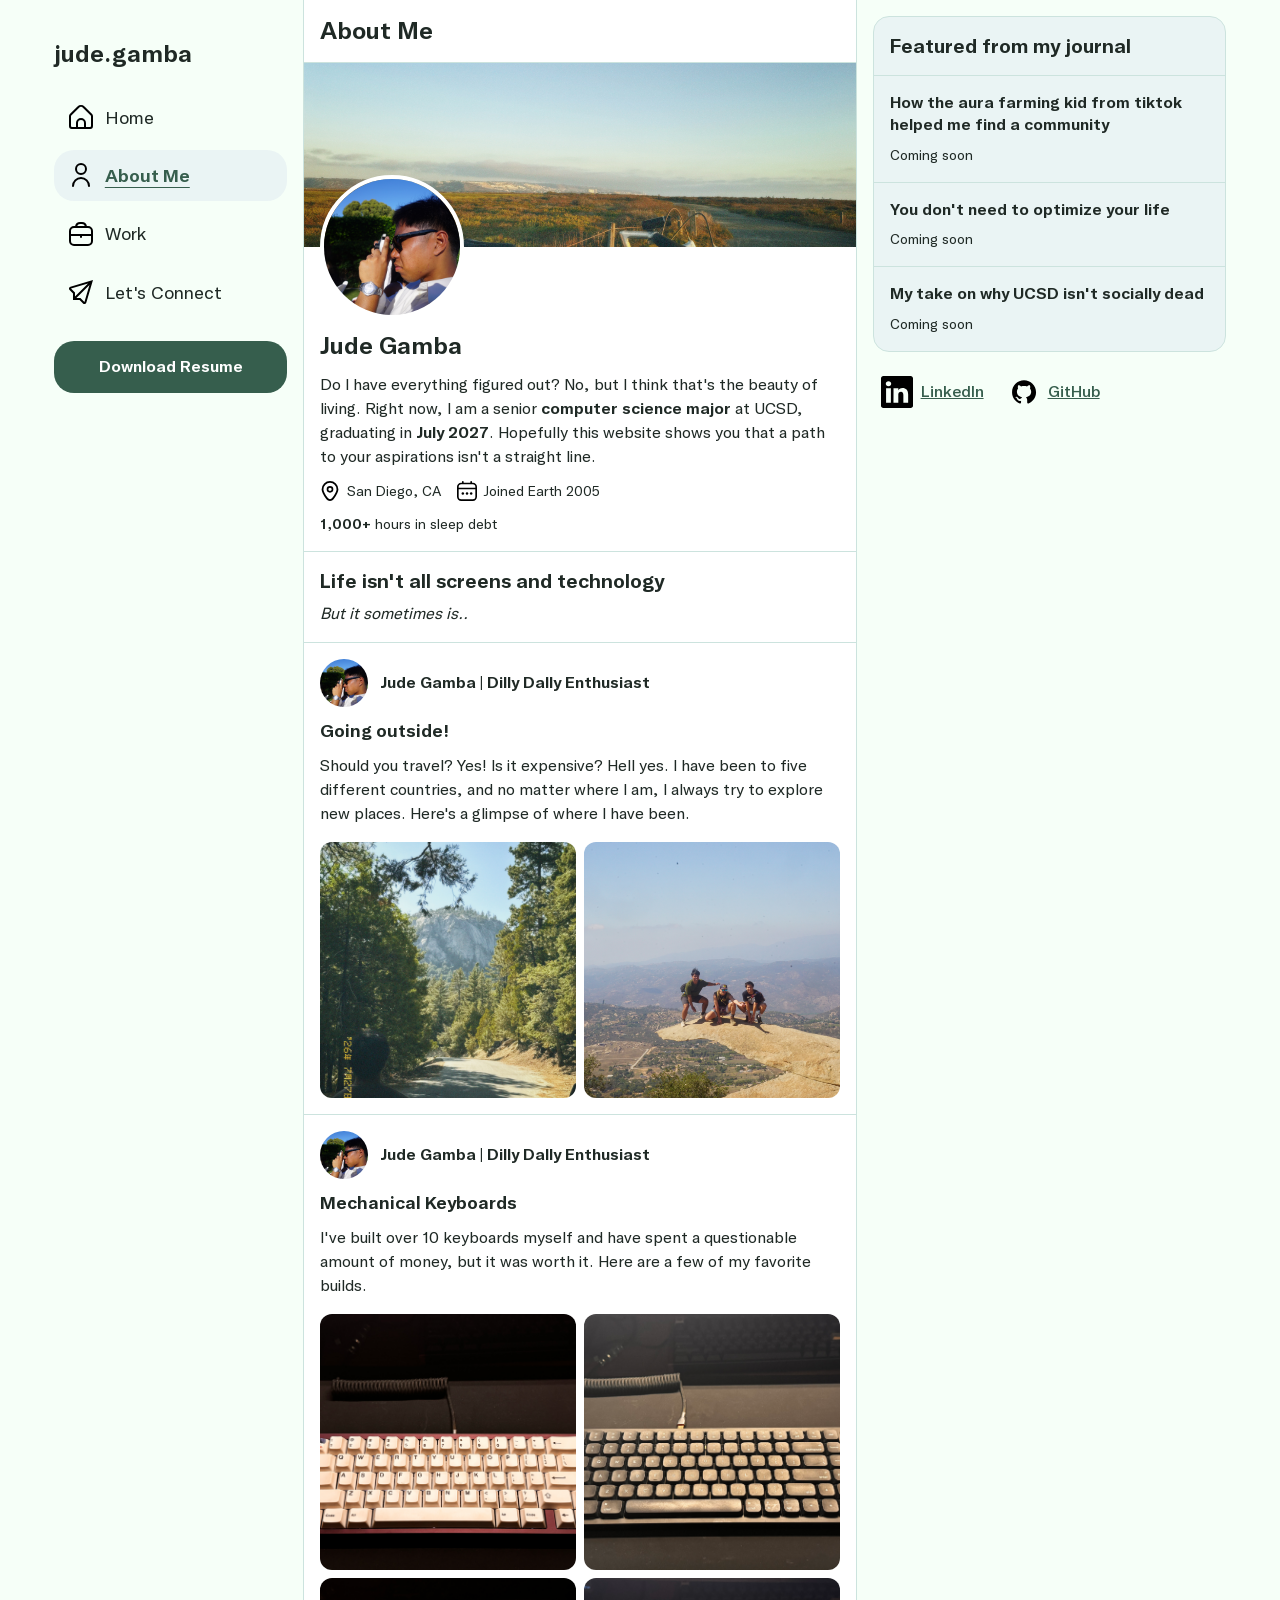
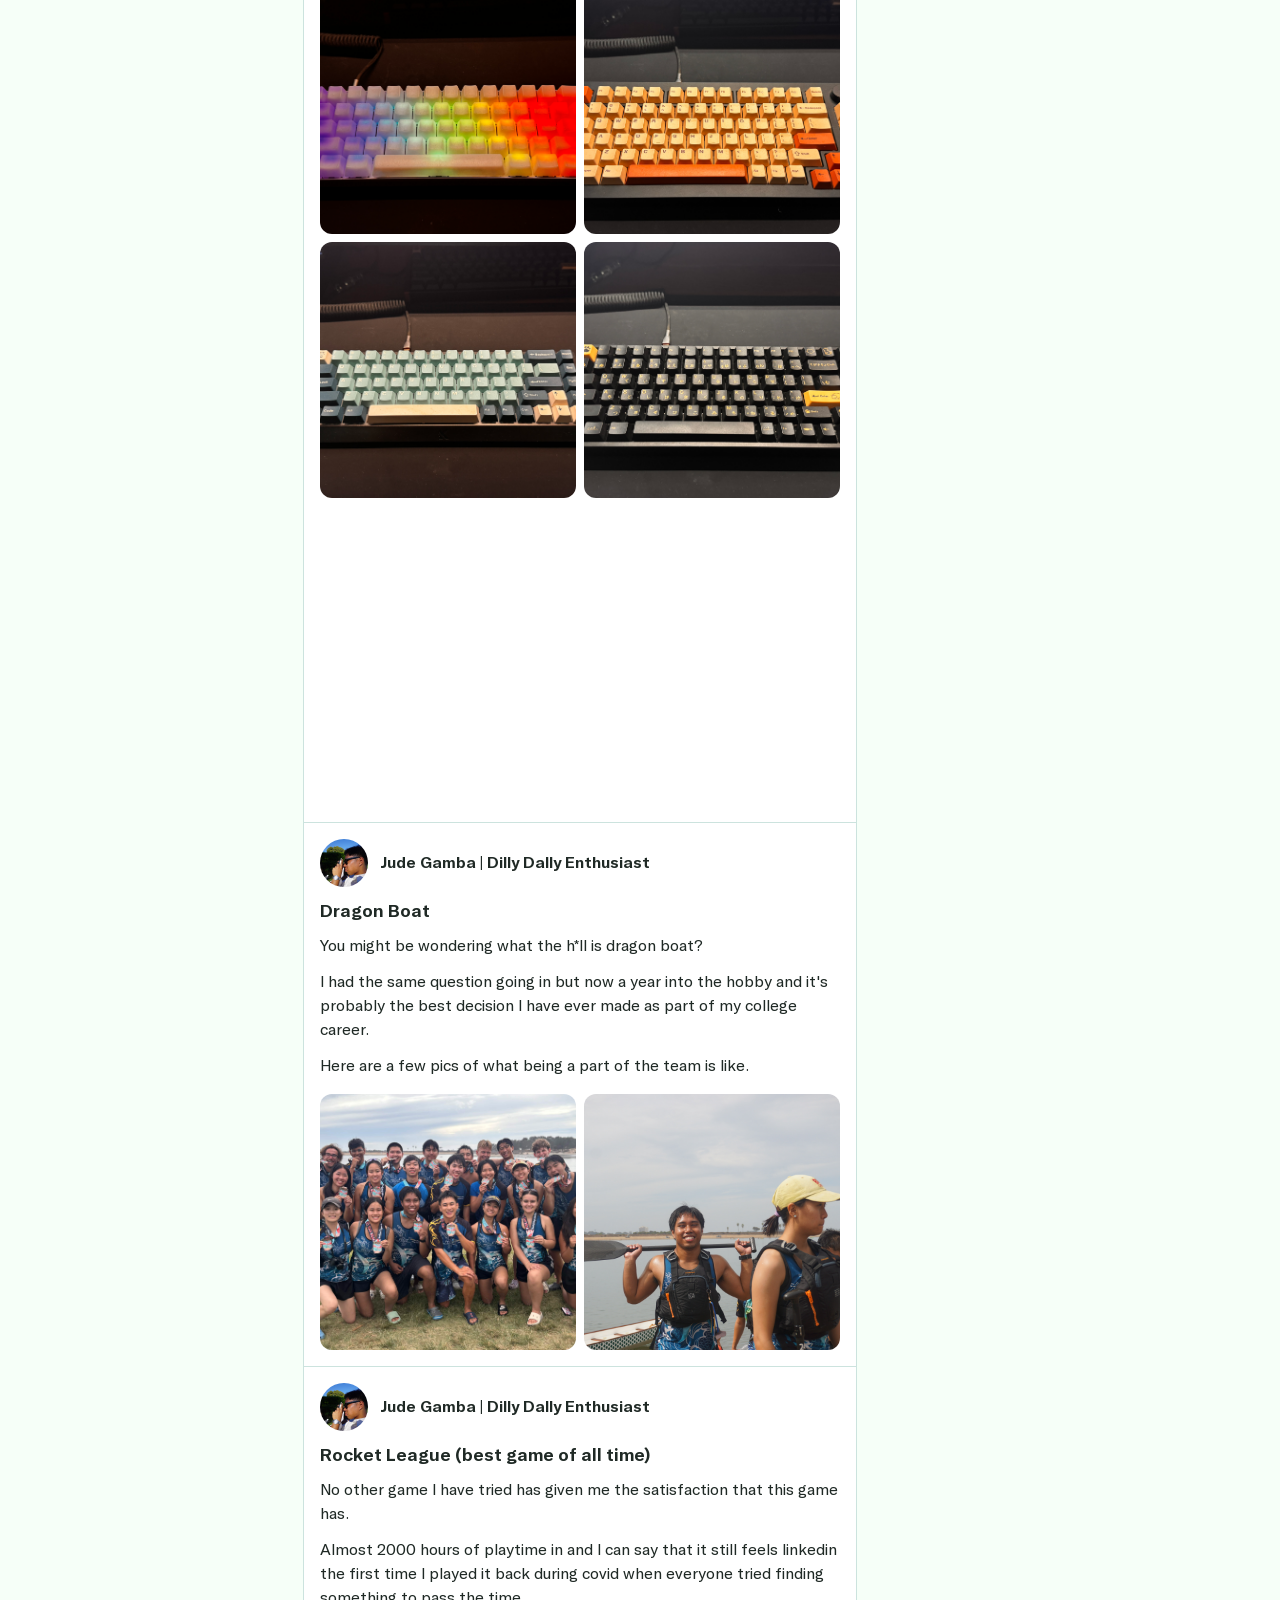
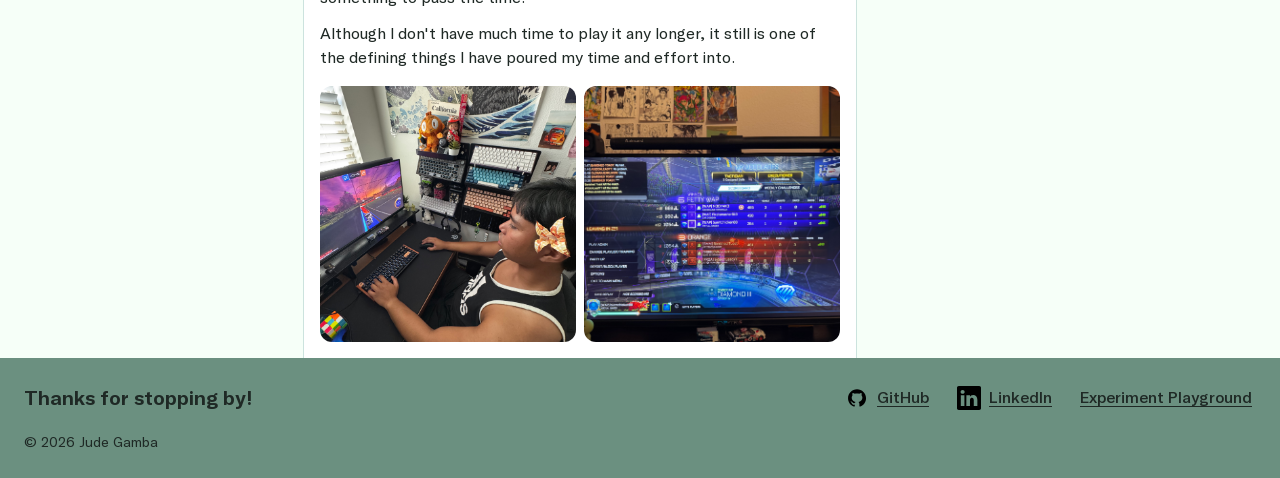
==== about.html @ 36f28100 "finished adding css styles" ====
<!DOCTYPE html>
<html lang="en">
    <head>
        <meta charset="utf-8">
        <meta name="viewport" content="width=device-width, initial-scale=1">
        <meta name="description"
            content="Personal website showcasing Jude Gamba's portfolio">
        <Title>About Me Page</Title>
        <link rel="icon" href="assets/favicon.svg" type="image/svg+xml">
        <link rel="stylesheet" href="stylesheet.css">
    </head>
    <body class="about-page">
        <header>
            <h1>About Me</h1>
        </header>
        <nav aria-label="Main navigation">
            <h2><span class="first-name">jude</span>.<span class="last-name">gamba</span></h2>
            <ul>
                <li>
                    <a href="index.html">
                        <img src="assets/icons/home.svg" alt="" width="24" height="24">
                        <span>Home</span>
                    </a>
                </li>
                <li>
                    <a href="about.html" aria-current="page">
                        <img src="assets/icons/user.svg" alt="" width="24" height="24">
                        <span>About Me</span>
                    </a>
                </li>
                <li>
                    <a href="work.html">
                        <img src="assets/icons/briefcase.svg" alt="" width="24" height="24">
                        <span>Work</span>
                    </a>
                </li>
                <li>
                    <a href="connect.html">
                        <img src="assets/icons/paper-plane.svg" alt="" width="24" height="24">
                        <span>Let's Connect</span>
                    </a>
                </li>
                <li class="nav-resume-item">
                    <a href="assets/jude-gamba-resume.pdf" download class="resume-link">
                        Download Resume
                    </a>
                </li>
            </ul>
        </nav>
        <main>
            <section class="profile" aria-labelledby="profile-name">
                <img
                    class="profile-cover"
                    src="assets/images/cover-photo.JPG"
                    alt="">

                <div class="profile-details">
                    <img
                        class="profile-avatar"
                        src="assets/images/about-photo.JPG"
                        alt="Jude taking a photo with a digital camera"
                        width="144"
                        height="144">

                    <h2 id="profile-name">Jude Gamba</h2>

                    <p>
                        Do I have everything figured out? No, but I think that's
                        the beauty of living. Right now, I am a senior
                        <strong>computer science major</strong> at UCSD,
                        graduating in <strong>July 2027</strong>.
                        Hopefully this website shows you that a path to your
                        aspirations isn't a straight line.
                    </p>

                    <ul class="profile-meta">
                        <li>
                            <img
                                src="assets/icons/location.svg"
                                alt=""
                                width="20"
                                height="20">
                            <span>San Diego, CA</span>
                        </li>
                        <li>
                            <img
                                src="assets/icons/calendar.svg"
                                alt=""
                                width="20"
                                height="20">
                            <span>Joined Earth 2005</span>
                        </li>
                    </ul>

                    <p class="profile-stat">
                        <strong>1,000+</strong> hours in sleep debt
                    </p>
                </div>
            </section>
            <section class="hobby-feed" aria-labelledby="hobby-heading">
                <h2 id="hobby-heading">Life isn't all screens and technology</h2>
                <p><i>But it sometimes is..</i></p>
                <article class="hobby-post" aria-labelledby="travel-heading">
                    <header class="hobby-author">
                        <img
                            src="assets/images/about-photo.JPG"
                            alt=""
                            width="48"
                            height="48">
                        <p>Jude Gamba | Dilly Dally Enthusiast</p>
                    </header>

                    <h3 id="travel-heading">Going outside!</h3>

                    <p>
                        Should you travel? Yes! Is it expensive? Hell yes.
                        I have been to five different countries, and no matter
                        where I am, I always try to explore new places.
                        Here's a glimpse of where I have been.
                    </p>

                    <ul class="photo-gallery" aria-label="Travel photos">
                        <li>
                            <a href="assets/images/outdoor-photo-1.jpg">
                                <img
                                    src="assets/images/outdoor-photo-1.jpg"
                                    alt="Idyllwild, California — open full photo"
                                    loading="lazy">
                            </a>
                        </li>
                        <li>
                            <a href="assets/images/outdoor-photo-2.jpeg">
                                <img
                                    src="assets/images/outdoor-photo-2.jpeg"
                                    alt="Three people on Potato Chip Rock — open full photo"
                                    loading="lazy">
                            </a>
                        </li>
                    </ul>
                </article>
                <article class="hobby-post" aria-labelledby="keyboards-heading">
                    <header class="hobby-author">
                        <img
                            src="assets/images/about-photo.JPG"
                            alt=""
                            width="48"
                            height="48">
                        <p>Jude Gamba | Dilly Dally Enthusiast</p>
                    </header>

                    <h3 id="keyboards-heading">Mechanical Keyboards</h3>

                    <p>
                        I've built over 10 keyboards myself and have spent a
                        questionable amount of money, but it was worth it.
                        Here are a few of my favorite builds.
                    </p>

                    <ul class="photo-gallery" aria-label="Keyboard photos">
                        <li>
                            <a href="assets/images/hobbies/keyboard1.jpeg">
                                <img
                                    src="assets/images/hobbies/keyboard1.jpeg"
                                    alt="Purple keyboard with white keycaps — open full photo "
                                    loading="lazy">
                            </a>
                        </li>
                        <li>
                            <a href="assets/images/hobbies/keyboard2.jpeg">
                                <img
                                    src="assets/images/hobbies/keyboard2.jpeg"
                                    alt="Black keyboard with black keycaps — open full photo"
                                    loading="lazy">
                            </a>
                        </li>
                        <li>
                            <a href="assets/images/hobbies/keyboard3.jpeg">
                                <img
                                    src="assets/images/hobbies/keyboard3.jpeg"
                                    alt="Pink Keyboard with rainbow keycaps — open full photo"
                                    loading="lazy">
                            </a>
                        </li>
                        <li>
                            <a href="assets/images/hobbies/keyboard4.jpeg">
                                <img
                                    src="assets/images/hobbies/keyboard4.jpeg"
                                    alt="Black keyboard with orange keycaps — open full photo"
                                    loading="lazy">
                            </a>
                        </li>
                        <li>
                            <a href="assets/images/hobbies/keyboard5.jpeg">
                                <img
                                    src="assets/images/hobbies/keyboard5.jpeg"
                                    alt="Black keyboard with blue keycaps — open full photo"
                                    loading="lazy">
                            </a>
                        </li>
                        <li>
                            <a href="assets/images/hobbies/keyboard6.jpeg">
                                <img
                                    src="assets/images/hobbies/keyboard6.jpeg"
                                    alt="Black keyboard with black and oragne keycaps — open full photo"
                                    loading="lazy">
                            </a>
                        </li>
                    </ul>
                    
                    <iframe
                        class="hobby-video"
                        src="https://www.youtube.com/embed/8ta4dSQ-P9c"
                        title="The Best Keyboard at Every Price"
                        loading="lazy"
                        allowfullscreen>
                    </iframe>
                </article>
                <article class="hobby-post" aria-labelledby="rowing-heading">
                    <header class="hobby-author">
                        <img
                            src="assets/images/about-photo.JPG"
                            alt=""
                            width="48"
                            height="48">
                        <p>Jude Gamba | Dilly Dally Enthusiast</p>
                    </header>

                    <h3 id="dragon-boat-heading">Dragon Boat</h3>

                    <p>
                        You might be wondering what the h*ll is dragon boat?
                    </p>
                    <p>
                        I had the same question going in but now a year into the hobby and it's 
                        probably the best decision I have ever made as part of my college career.
                    </p>
                    <p>
                        Here are a few pics of what being a part of the team is like.
                    </p>
                    <ul class="photo-gallery" aria-label="Dragon boat photos">
                        <li>
                            <a href="assets/images/hobbies/dragon-boat.jpg">
                                <img
                                    src="assets/images/hobbies/dragon-boat.jpg"
                                    alt="Team UCSD Dragon boat holding up medals in rows — open full photo "
                                    loading="lazy">
                            </a>
                        </li>
                        <li>
                            <a href="assets/images/hobbies/dragon-boat2.JPG">
                                <img
                                    src="assets/images/hobbies/dragon-boat2.JPG"
                                    alt="Man holding a paddle on his back and smiling at the camera — open full photo "
                                    loading="lazy">
                            </a>
                        </li>
                    </ul>
                </article>
                <article class="hobby-post" aria-labelledby="rocket-league-heading">
                    <header class="hobby-author">
                        <img
                            src="assets/images/about-photo.JPG"
                            alt=""
                            width="48"
                            height="48">
                        <p>Jude Gamba | Dilly Dally Enthusiast</p>
                    </header>

                    <h3 id="rocket-league-heading">Rocket League (best game of all time)</h3>

                    <p>No other game I have tried has given me the satisfaction that this game has.</p>
                    <p>
                        Almost 2000 hours of playtime in and I can say that it still feels linkedin
                        the first time I played it back during covid when everyone tried finding 
                        something to pass the time.
                    </p>
                    <p>
                        Although I don't have much time to play it any longer, it still is one of the 
                        defining things I have poured my time and effort into.
                    </p>
                    <ul class="photo-gallery" aria-label="Rocket League Photos">
                        <li>
                            <a href="assets/images/hobbies/rocket-league-1.jpeg">
                                <img
                                    src="assets/images/hobbies/rocket-league-1.jpeg"
                                    alt="Jude using a keyboard and mouse to play rocket leage at his desk — open full photo "
                                    loading="lazy">
                            </a>
                        </li>
                        <li>
                            <a href="assets/images/hobbies/rocket-league-2.jpeg">
                                <img
                                    src="assets/images/hobbies/rocket-league-2.jpeg"
                                    alt="Rocket league score board showing rank and stats after the game — open full photo "
                                    loading="lazy">
                            </a>
                        </li>
                    </ul>
                </article>
            </section>
        </main>
        <aside aria-labelledby="journal-heading">
            <section class="journal-panel desktop-journal">
                <h2 id="journal-heading">Featured from my journal</h2>

                <article>
                    <h3>How the aura farming kid from tiktok helped me find a community</h3>
                    <p>Coming soon</p>
                </article>

                <article>
                    <h3>You don't need to optimize your life</h3>
                    <p>Coming soon</p>
                </article>

                <article>
                    <h3>My take on why UCSD isn't socially dead</h3>
                    <p>Coming soon</p>
                </article>
            </section>
            <details class="journal-panel mobile-journal">
                <summary>Featured from my journal</summary>

                <article>
                    <h3>How the aura farming kid from tiktok helped me find a community</h3>
                    <p>Coming soon</p>
                </article>

                <article>
                    <h3>You don't need to optimize your life</h3>
                    <p>Coming soon</p>
                </article>

                <article>
                    <h3>My take on why UCSD isn't socially dead</h3>
                    <p>Coming soon</p>
                </article>
            </details>

            <ul class="social-links" aria-label="Social profiles">
                <li>
                    <a class="social-link" href="https://www.linkedin.com/in/jude-raphael-gamba">
                        <img src="assets/icons/linkedin.svg"
                            alt="" width="24" height="24">
                        <span>LinkedIn</span>
                    </a>
                </li>
                <li>
                    <a class="social-link" href="https://github.com/JudeRgamba">
                        <img src="assets/icons/GitHub_Invertocat_Black_Clearspace.svg"
                            alt="" width="24" height="24">
                        <span>GitHub</span>
                    </a>
                </li>
            </ul>
        </aside>
        <footer class="site-footer">
            <div class="footer-content">
                <p class="footer-message">Thanks for stopping by!</p>

                <nav class="footer-links" aria-label="Footer navigation">
                    <a href="https://github.com/JudeRgamba">
                        <img
                            src="assets/icons/GitHub_Invertocat_Black_Clearspace.svg"
                            alt=""
                            width="24"
                            height="24">
                        <span>GitHub</span>
                    </a>

                    <a href="https://www.linkedin.com/in/jude-raphael-gamba">
                        <img
                            src="assets/icons/linkedin.svg"
                            alt=""
                            width="24"
                            height="24">
                        <span>LinkedIn</span>
                    </a>

                    <a href="experiments.html">Experiment Playground</a>
                </nav>
            </div>

            <p class="footer-copyright">
                <small>© 2026 Jude Gamba</small>
            </p>
        </footer>
        <a
            class="floating-resume"
            href="assets/jude-gamba-resume.pdf"
            download
            aria-label="Download resume">
            <img
                src="assets/icons/download.svg"
                alt=""
                width="24"
                height="24">
        </a>
    </body>
</html>
---- stylesheet.css ----
/* Jude Gamba */
/* https://github.com/JudeRgamba/CSE134B-Hw3 */

@font-face {
    font-family: 'Twitter Chirp';
    src: url('assets/fonts/Chirp-Heavy.woff2') format('woff2');
    font-weight: 900;
    font-style: normal;
    font-display: swap;
}

@font-face {
    font-family: 'Twitter Chirp';
    src: url('assets/fonts/Chirp-Bold.woff2') format('woff2');
    font-weight: bold;
    font-style: normal;
    font-display: swap;
}

@font-face {
    font-family: 'Twitter Chirp';
    src: url('assets/fonts/Chirp-Regular.woff2') format('woff2');
    font-weight: normal;
    font-style: normal;
    font-display: swap;
}

@font-face {
    font-family: 'Twitter Chirp';
    src: url('assets/fonts/Chirp-Medium.woff2') format('woff2');
    font-weight: 500;
    font-style: normal;
    font-display: swap;
}

/* Color Palette*/
:root {
    --jungle-teal: #6b9080ff;
    --muted-teal: #a4c3b2ff;
    --frozen-water: #cce3deff;
    --azure-mist: #eaf4f4ff;
    --mint-cream: #f6fff8ff; 

    --feed-background: #ffffff;
    --text-color: #1f2925;
    --font-body: "Twitter Chirp", Arial, sans-serif;
    --spacing: 1rem;
    --accent-text: #365e4d;
}

body {
    margin: 0;
    background-color: var(--mint-cream);
    color: var(--text-color);
    font-family: var(--font-body);
    font-size: 1rem;
    line-height: 1.5;
}

main {
    background-color: var(--feed-background);
    border-inline: 1px solid var(--frozen-water);
    padding: var(--spacing);
}

/* Include padding and borders within declared element widths. */
*,
*::before,
*::after {
    box-sizing: border-box;
}

/* Desktop: navigation, center feed, and journal sidebar. */
@media (min-width: 75rem) {
    body {
        display: grid;
        grid-template-columns:
            minmax(0, 1fr)
            minmax(0, min(20.68vw, 24.75rem))
            minmax(0, min(43.24vw, 51.75rem))
            minmax(0, min(30.08vw, 36rem))
            minmax(0, 1fr);
        grid-template-rows: auto 1fr auto;

        width: 100%;
        max-width: none;
        margin: 0;

        align-items: start;
        min-height: 100vh;
    }

    /* Child selectors place the page's main regions in the grid. */
    body > header {
        grid-column: 3;
        grid-row: 1;
        padding: var(--spacing);
        background-color: var(--feed-background);
        border-inline: 1px solid var(--frozen-water);
    }

    body > main {
        grid-column: 3;
        grid-row: 2;
        min-width: 0;
        align-self: stretch;
    }

    body > nav {
        grid-column: 2;
        grid-row: 1 / 3;
    }

    body > aside {
        grid-column: 4;
        grid-row: 1 / 3;
    }

    body > nav,
    body > aside {
        position: sticky;
        top: 0;
        max-height: 100vh;
        overflow-y: auto;
        padding: var(--spacing);
    }

    body > footer {
        grid-column: 2;
        grid-row: 3;
        padding: var(--spacing);
        background-color: var(--feed-background);
        border-inline: 1px solid var(--frozen-water);
    }
}

/* Navigation Bar Styling */
@media (min-width: 75rem) {
    /* Child combinator: style the main navigation's list. */
    body > nav > ul {
        display: flex;
        flex-direction: column;
        gap: 0.5rem;
        list-style: none;
        margin: 0;
        padding: 0;
    }

    /* Descendant combinator: align icons and text within navigation links. */
    body > nav a {
        display: flex;
        align-items: center;
        gap: 0.75rem;
        padding: 0.65em 0.8em;
        border-radius: 20px;
        color: var(--text-color);
        font-size: 1.125rem;
        text-decoration: none;
    }

    body > nav a img {
        width: 1.5rem;
        height: 1.5rem;
        flex-shrink: 0;
    }

    body > nav a:hover {
        background-color: var(--frozen-water);
        text-decoration: underline;
        text-underline-offset: 0.25em;
    }

    /* Attribute selector: identify the current page's navigation link. */
    body > nav a[aria-current="page"] {
        background-color: var(--azure-mist);
        color: var(--accent-text);
        font-weight: 700;
        text-decoration: underline;
        text-underline-offset: 0.25em;
    }

    body > nav .resume-link {
        justify-content: center;
        margin-top: var(--spacing);
        padding: 0.85em 1em;
        background-color: var(--accent-text);
        color: var(--feed-background);
        font-size: 1rem;
        font-weight: 700;
    }

    body > nav .resume-link:hover {
        background-color: var(--text-color);
    }
}

/* Keep keyboard focus visible at every screen width. */
a:focus-visible,
button:focus-visible,
input:focus-visible,
textarea:focus-visible,
select:focus-visible {
    outline: 3px solid var(--accent-text);
    outline-offset: 3px;
}

/* Stick Header for top of page */
@media (min-width: 75rem) {
    body > header {
        position: sticky;
        top: 0;
        z-index: 10;
        border-bottom: 1px solid var(--frozen-water);
    }

    body > header > h1 {
        margin: 0;
        font-size: 1.5rem;
        line-height: 1.25;
    }
}

/* Main Feed Styling */
.home-page > main {
    padding: 0;
}

/* Child combinator: give each Home feed section its own spacing. */
.home-page > main > section {
    padding: var(--spacing);
}

/* Adjacent sibling combinator: separate consecutive feed sections. */
.home-page > main > section + section {
    border-top: 1px solid var(--frozen-water);
}

.home-page > main > section > h2 {
    margin: 0 0 0.75rem;
    font-size: 1.25rem;
    line-height: 1.3;
}

.home-page > main p {
    margin: 0.75rem 0 0;
}

/* Descendant selector: keep Home photos within their available width. */
.home-page main img {
    display: block;
    max-width: 100%;
    height: auto;
    border-radius: 0.75rem;
}

/* Child combinator: arrange featured projects in one scrollable row. */
.home-page .project-stories {
    display: flex;
    gap: 1.25rem;
    overflow-x: auto;
    list-style: none;
    margin: 0;
    padding: 0.5rem;
}

.home-page .project-stories > li {
    flex: 0 0 6rem;
}

.home-page .project-stories a {
    display: flex;
    flex-direction: column;
    align-items: center;
    gap: 0.5rem;
    padding: 0.25rem;
    color: var(--text-color);
    text-align: center;
    text-decoration: none;
    font-size: 0.875rem;
    font-weight: 500;
}

.home-page .project-stories img {
    width: 5rem;
    height: 5rem;
    object-fit: cover;
    border: 3px solid var(--jungle-teal);
    border-radius: 50%;
}

.home-page .project-stories a:hover {
    color: var(--accent-text);
    text-decoration: underline;
    text-underline-offset: 0.2em;
}

.home-page .project-stories a:hover img {
    border-color: var(--accent-text);
}

/* Attribute selector: give linked projects a block box and anchor clearance. */
project-card[id] {
    display: block;
    scroll-margin-top: 6rem;
}

/* Descendant selector: align the avatar and author name within a post. */
.home-page .post-author {
    display: flex;
    align-items: center;
    gap: 0.75rem;
    margin-bottom: 0.75rem;
}

.home-page .post-author img {
    width: 3rem;
    height: 3rem;
    flex-shrink: 0;
    object-fit: cover;
    border-radius: 50%;
}

.home-page .post-author h3 {
    margin: 0;
    font-size: 1rem;
    font-weight: 700;
    line-height: 1.3;
}

.home-page .feed-post > p {
    margin: 0;
}

/* Journal Sidebar Styling */
.journal-panel {
    background-color: var(--azure-mist);
    border: 1px solid var(--frozen-water);
    border-radius: 1rem;
}

/* Child combinator: space the panel heading and journal entries. */
.journal-panel > h2,
.journal-panel > article {
    padding: var(--spacing);
    margin: 0;
}

.journal-panel > h2 {
    font-size: 1.25rem;
    line-height: 1.3;
}

.journal-panel > article {
    border-top: 1px solid var(--frozen-water);
}

.journal-panel h3 {
    margin: 0;
    font-size: 1rem;
    line-height: 1.4;
}

.journal-panel p {
    margin: 0.5rem 0 0;
    font-size: 0.875rem;
}

.social-links {
    display: flex;
    flex-wrap: wrap;
    gap: 0.5rem;
    list-style: none;
    margin: var(--spacing) 0 0;
    padding: 0;
}

.social-link {
    display: flex;
    align-items: center;
    gap: 0.5rem;
    padding: 0.5em;
    border-radius: 0.5rem;
    color: var(--accent-text);
    font-size: 1rem;
    font-weight: 500;
}

.social-link img {
    width: 2rem;
    height: 2rem;
    object-fit: contain;
}

/* Attribute selector: hover styling applies only to real profile links. */
.social-link[href]:hover {
    background-color: var(--frozen-water);
    text-decoration-thickness: 2px;
}

/* Profile Page Styles */
.about-page > main {
    padding: 0;
}

.profile-cover {
    display: block;
    width: 100%;
    aspect-ratio: 3 / 1;
    object-fit: cover;
}

.profile-details {
    padding: 0 var(--spacing) var(--spacing);
}

.profile-avatar {
    display: block;
    position: relative;
    width: 9rem;
    height: 9rem;
    margin-top: -4.5rem;
    border: 0.3rem solid var(--feed-background);
    border-radius: 50%;
    object-fit: cover;
}

/* Child selector: style the profile's name and bio paragraphs. */
.profile-details > h2 {
    margin: 0.75rem 0 0;
    font-size: 1.5rem;
    line-height: 1.25;
}

.profile-details > p {
    margin: 0.75rem 0 0;
}

.profile-meta {
    display: flex;
    flex-wrap: wrap;
    gap: 0.5rem 1rem;
    list-style: none;
    margin: 0.75rem 0 0;
    padding: 0;
    font-size: 0.875rem;
}

.profile-meta > li {
    display: flex;
    align-items: center;
    gap: 0.4rem;
}

.profile-meta img {
    width: 1.25rem;
    height: 1.25rem;
}

.profile-stat {
    font-size: 0.875rem;
}

/* Hobby Posts */
.hobby-feed {
    border-top: 1px solid var(--frozen-water);
}

/* Child selectors: space the hobby feed's introductory heading and text. */
.hobby-feed > h2 {
    margin: 0;
    padding: var(--spacing) var(--spacing) 0;
    font-size: 1.25rem;
    line-height: 1.3;
}

.hobby-feed > p {
    margin: 0;
    padding: 0.5rem var(--spacing) var(--spacing);
}

.hobby-post {
    padding: var(--spacing);
    border-top: 1px solid var(--frozen-water);
}

.hobby-author {
    display: flex;
    align-items: center;
    gap: 0.75rem;
}

.hobby-author img {
    display: block;
    width: 3rem;
    height: 3rem;
    flex-shrink: 0;
    border-radius: 50%;
    object-fit: cover;
}

.hobby-author p {
    margin: 0;
    font-size: 1rem;
    font-weight: 700;
}

.hobby-post > h3 {
    margin: 0.75rem 0 0;
    font-size: 1.125rem;
    line-height: 1.3;
}

.hobby-post > p {
    margin: 0.75rem 0;
}

.photo-gallery {
    display: grid;
    grid-template-columns: repeat(2, minmax(0, 1fr));
    gap: 0.5rem;
    list-style: none;
    margin: 1rem 0 0;
    padding: 0;
}

.photo-gallery a {
    display: block;
    border-radius: 0.75rem;
}

.photo-gallery img {
    display: block;
    width: 100%;
    aspect-ratio: 1 / 1;
    object-fit: cover;
    border-radius: 0.75rem;
}

.photo-gallery a:hover {
    outline: 2px solid var(--accent-text);
    outline-offset: 2px;
}

/* Keep the keyboard video within its post at a widescreen ratio. */
.hobby-video {
    display: block;
    width: 100%;
    aspect-ratio: 16 / 9;
    height: auto;
    margin-top: var(--spacing);
    border: 0;
    border-radius: 0.75rem;
}

/* Work Page Styling */
.work-page > main {
    padding: 0;
}

/* Child selector: give each Work section consistent feed spacing. */
.work-page > main > section {
    padding: var(--spacing);
}

.work-page > main > section > h2 {
    margin: 0 0 1.5rem;
    font-size: 1.25rem;
    line-height: 1.3;
}

work-timeline {
    display: block;
}

.career-timeline {
    list-style: none;
    margin: 0 0 1.5rem 0.5rem;
    padding: 0;
    border-left: 2px solid var(--jungle-teal);
}

/* Child selector: position each experience beside the timeline. */
.career-timeline > li {
    position: relative;
    padding: 0 0 2rem 1.5rem;
}

.career-timeline > li:last-child {
    padding-bottom: 0;
}

/* Decorative dots mark each experience on the vertical line. */
.career-timeline > li::before {
    content: "";
    position: absolute;
    top: 0.3rem;
    left: -0.4375rem;
    width: 0.75rem;
    height: 0.75rem;
    border-radius: 50%;
    background-color: var(--jungle-teal);
}

.career-timeline h3 {
    margin: 0;
    font-size: 1.125rem;
    line-height: 1.3;
}

.career-timeline p {
    margin: 0.5rem 0 0;
}

.career-role {
    font-weight: 500;
}

.career-dates {
    font-size: 0.875rem;
}

/* Descendant selector: align each company logo with its heading. */
.career-timeline .company-heading {
    display: flex;
    align-items: center;
    gap: 0.75rem;
}

.company-heading img {
    display: block;
    width: 2.5rem;
    height: 2.5rem;
    flex-shrink: 0;
    object-fit: contain;
}

.degree-widget {
    padding: 1.25rem;
    border: 1px solid var(--frozen-water);
    border-radius: 1rem;
    background-color: var(--azure-mist);
}

.degree-heading {
    display: flex;
    justify-content: space-between;
    align-items: baseline;
    gap: 1rem;
    margin-bottom: 0.75rem;
    font-size: 1.125rem;
    font-weight: 700;
}

.degree-widget progress {
    display: block;
    width: 100%;
    height: 1rem;
    overflow: hidden;
    appearance: none;
    border: 0;
    border-radius: 999px;
    background-color: var(--frozen-water);
    accent-color: var(--jungle-teal);
}

/* Chrome, Edge, and Safari: style the track and filled portion. */
.degree-widget progress::-webkit-progress-bar {
    background-color: var(--frozen-water);
    border-radius: 20px;
}

.degree-widget progress::-webkit-progress-value {
    background-color: var(--jungle-teal);
    border-radius: 999px;
}

/* Firefox: style the filled portion. */
.degree-widget progress::-moz-progress-bar {
    background-color: var(--jungle-teal);
    border-radius: 20px;
}

.degree-status {
    margin: 0.75rem 0 0;
    font-size: 0.875rem;
    font-weight: 700;
}

.degree-caption {
    margin: 0.5rem 0 1rem;
    font-size: 0.875rem;
}

.degree-widget button {
    padding: 0.75em 1.25em;
    border: 0;
    border-radius: 20px;
    background-color: var(--accent-text);
    color: var(--feed-background);
    font: inherit;
    font-weight: 700;
    cursor: pointer;
}

.degree-widget button:hover {
    background-color: var(--text-color);
}

.employment-dialog {
    width: min(90%, 26rem);
    margin: auto;
    padding: 1.75rem;
    border: 1px solid var(--jungle-teal);
    border-radius: 1rem;
    background-color: var(--feed-background);
    color: var(--text-color);
    box-shadow: 0 1rem 3rem rgb(0 0 0 / 20%);
    text-align: center;
}

/* Dim the page behind the open modal dialog. */
.employment-dialog::backdrop {
    background-color: rgb(0 0 0 / 55%);
}

.employment-dialog h2 {
    margin: 0;
    font-size: 1.5rem;
    line-height: 1.25;
}

.employment-dialog p {
    margin: 1rem 0 1.5rem;
}

.employment-dialog button {
    padding: 0.75em 1.5em;
    border: 0;
    border-radius: 20px;
    background-color: var(--accent-text);
    color: var(--feed-background);
    font: inherit;
    font-weight: 700;
    cursor: pointer;
}

.employment-dialog button:hover {
    background-color: var(--text-color);
}

/* Project feed styling */
/* Adjacent sibling selector: divide consecutive Work feed sections. */
.work-page > main > section + section {
    border-top: 1px solid var(--frozen-water);
}

.work-projects {
    list-style: none;
    margin: 0;
    padding: 0;
}

/* Adjacent sibling selector: separate project rows. */
.work-projects > li + li {
    margin-top: 1.5rem;
    padding-top: 1.5rem;
    border-top: 1px solid var(--frozen-water);
}

.work-projects project-card {
    display: grid;
    grid-template-columns: minmax(0, 1fr) minmax(0, 2fr);
    align-items: start;
    gap: 1rem;
}

.work-projects .project-thumbnail {
    display: block;
    width: 100%;
    aspect-ratio: 16 / 9;
    height: auto;
    object-fit: cover;
    border-radius: 0.75rem;
    align-self: center;
}

.project-details {
    min-width: 0;
    overflow-wrap: anywhere;
}

.project-details h3 {
    margin: 0;
    font-size: 1.125rem;
    line-height: 1.3;
}

.project-details p {
    margin: 0.75rem 0 0;
}

.project-details a {
    color: var(--accent-text);
    font-weight: 700;
    text-underline-offset: 0.2em;
}

.project-details a:hover {
    text-decoration-thickness: 2px;
}

/* Connect Page Styling */
.connect-page > main {
    padding: 0;
}

/* Child selector: space the Connect feed sections. */
.connect-page > main > section {
    padding: var(--spacing);
}

/* Adjacent sibling selector: divide the message form and poll. */
.connect-page > main > section + section {
    border-top: 1px solid var(--frozen-water);
}

.connect-page h2 {
    margin: 0 0 1rem;
    font-size: 1.25rem;
    line-height: 1.3;
}

.message-form {
    display: grid;
    gap: 0.75rem;
}

.message-form p {
    margin: 0 0 0.5rem;
    font-size: 0.875rem;
}

.message-form label {
    font-weight: 700;
}

/* Attribute selector: style the email field alongside the message field. */
.message-form input[type="email"],
.message-form textarea {
    width: 100%;
    min-width: 0;
    padding: 0.75em;
    border: 1px solid var(--accent-text);
    border-radius: 0.75rem;
    background-color: var(--azure-mist);
    color: var(--text-color);
    font: inherit;
}

.message-form textarea {
    resize: vertical;
}

.message-form button {
    justify-self: end;
    padding: 0.75em 1.5em;
    border: 0;
    border-radius: 20px;
    background-color: var(--accent-text);
    color: var(--feed-background);
    font: inherit;
    font-weight: 700;
    cursor: pointer;
}

.message-form button:hover {
    background-color: var(--text-color);
}

.professor-poll fieldset {
    min-width: 0;
    margin: 0;
    padding: var(--spacing);
    border: 1px solid var(--frozen-water);
    border-radius: 0.75rem;
}

.professor-poll legend {
    padding-inline: 0.25em;
    font-weight: 700;
}

.poll-option {
    display: flex;
    align-items: center;
    gap: 0.75rem;
    padding: 0.75em;
    border-radius: 0.5rem;
    cursor: pointer;
}

.poll-option:hover {
    background-color: var(--azure-mist);
}

.poll-option input {
    flex-shrink: 0;
    margin: 0;
    accent-color: var(--accent-text);
}

/* Highlight the label containing a selected radio button. */
.poll-option:has(input:checked) {
    background-color: var(--frozen-water);
    color: var(--accent-text);
    font-weight: 700;
}

/* Hide feedback until Professor Soosai Raj is selected. */
.poll-feedback {
    display: none;
    margin: 0.75rem 0 0;
    color: var(--accent-text);
    font-weight: 700;
}

/* Show feedback when this fieldset contains the checked Gerald radio. */
.professor-poll fieldset:has(#gerald:checked) .poll-feedback {
    display: block;
}

/* Footer Styling */
/* Child selector: style the shared page footer. */
body > .site-footer {
    padding: 1.5rem;
    border: 0;
    background-color: var(--jungle-teal);
    color: var(--text-color);
}

.footer-content {
    display: flex;
    justify-content: space-between;
    align-items: center;
    flex-wrap: wrap;
    gap: 1rem;
}

.footer-message {
    margin: 0;
    font-size: 1.25rem;
    font-weight: 700;
}

.footer-links {
    display: flex;
    align-items: center;
    flex-wrap: wrap;
    gap: 0.75rem 1.25rem;
}

.footer-links a {
    display: inline-flex;
    align-items: center;
    gap: 0.5rem;
    padding: 0.25em;
    border-radius: 0.25rem;
    color: inherit;
    font-size: 1rem;
    font-weight: 500;
    text-underline-offset: 0.2em;
}

.footer-links img {
    display: block;
    width: 1.5rem;
    height: 1.5rem;
    object-fit: contain;
}

.footer-links a:hover {
    text-decoration-thickness: 2px;
}

.footer-links a:focus-visible {
    outline-color: var(--text-color);
}

.footer-copyright {
    margin: 1rem 0 0;
}

.footer-copyright small {
    font-size: 0.875rem;
}

@media (min-width: 75rem) {
    body > .site-footer {
        grid-column: 1 / -1;
        grid-row: 3;
    }
}

/* Floating Resume Button */
/* Hide the floating resume control on desktop. */
@media (min-width: 75rem) {
    .floating-resume {
        display: none;
    }
}

@media (width < 75rem) {
    .floating-resume {
        position: fixed;
        right: 1rem;
        bottom: calc(5.5rem + env(safe-area-inset-bottom));
        z-index: 40;

        display: flex;
        align-items: center;
        justify-content: center;
        width: 3.5rem;
        height: 3.5rem;

        border-radius: 50%;
        background-color: var(--accent-text);
        box-shadow: 0 0.25rem 1rem rgb(0 0 0 / 25%);
    }

    .floating-resume img {
        display: block;
        width: 1.5rem;
        height: 1.5rem;
        filter: brightness(0) invert(1);
    }

    .floating-resume:hover {
        background-color: var(--text-color);
    }

    body {
        padding-bottom: 0;
    }

    body > .site-footer {
        padding-bottom: calc(5rem + env(safe-area-inset-bottom));
    }
}

/* Mobile and tablet layout, below the desktop breakpoint. */
@media (width < 75rem) {
    body > header {
        position: sticky;
        top: 0;
        z-index: 20;
        padding: 1rem;
        background-color: var(--feed-background);
        border-bottom: 1px solid var(--frozen-water);
    }

    body > header > h1 {
        margin: 0;
        font-size: 1.25rem;
        line-height: 1.3;
    }

    body > main {
        min-width: 0;
        border-inline: 0;
    }

    /* Child selector: fix the main navigation above the screen bottom. */
    body > nav {
        position: fixed;
        inset: auto 0 0;
        z-index: 30;
        padding: 0.5rem;
        padding-bottom: calc(0.5rem + env(safe-area-inset-bottom));
        background-color: var(--feed-background);
        border-top: 1px solid var(--frozen-water);
    }

    body > nav > h2,
    body > nav .nav-resume-item {
        display: none;
    }

    body > nav > ul {
        display: grid;
        grid-template-columns: repeat(4, minmax(0, 1fr));
        gap: 0.5rem;
        list-style: none;
        margin: 0;
        padding: 0;
    }

    body > nav li {
        min-width: 0;
    }

    body > nav a {
        display: flex;
        align-items: center;
        justify-content: center;
        min-height: 3rem;
        border-radius: 999px;
        color: var(--text-color);
    }

    body > nav a img {
        display: block;
        width: 1.5rem;
        height: 1.5rem;
    }

    .work-projects project-card {
        grid-template-columns: 1fr;
    }

    .work-projects .project-thumbnail {
        width: min(100%, 20rem);
        justify-self: center;
        align-self: center;
    }

    /* Hide labels visually while retaining their accessible names. */
    body > nav a > span {
        position: absolute;
        width: 1px;
        height: 1px;
        padding: 0;
        margin: -1px;
        overflow: hidden;
        clip-path: inset(50%);
        white-space: nowrap;
        border: 0;
    }

    body > nav a:hover {
        background-color: var(--azure-mist);
    }

    /* Attribute selector: highlight the current page. */
    body > nav a[aria-current="page"] {
        background-color: var(--frozen-water);
    }
}

/* Desktop uses the original, always-visible journal. */
.mobile-journal {
    display: none;
}

.mobile-journal > summary {
    padding: var(--spacing);
    border-radius: 1rem;
    font-size: 1.125rem;
    font-weight: 700;
    cursor: pointer;
}

.mobile-journal > summary:hover {
    background-color: var(--frozen-water);
}

.mobile-journal > summary:focus-visible {
    outline: 3px solid var(--accent-text);
    outline-offset: 3px;
}

@media (width < 75rem) {
    body > aside {
        padding: var(--spacing);
    }

    .desktop-journal {
        display: none;
    }

    .mobile-journal {
        display: block;
    }
}
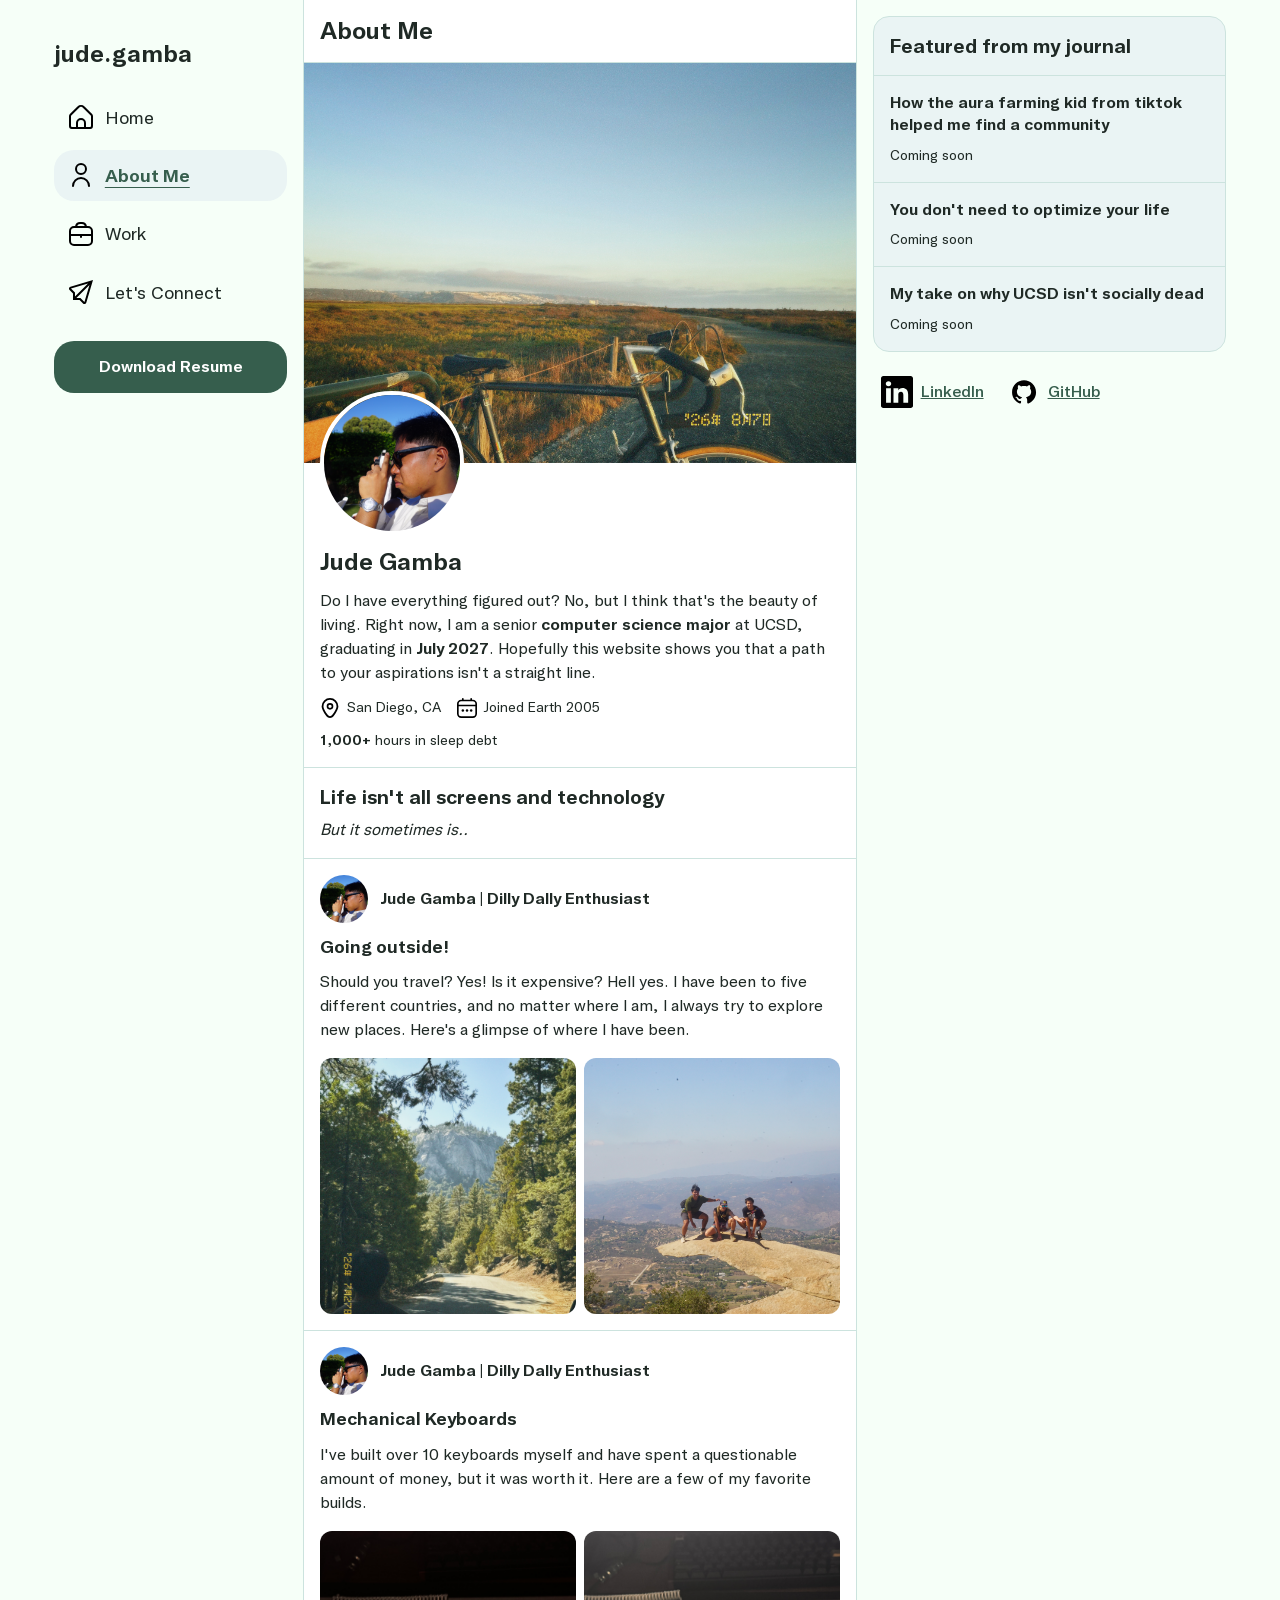
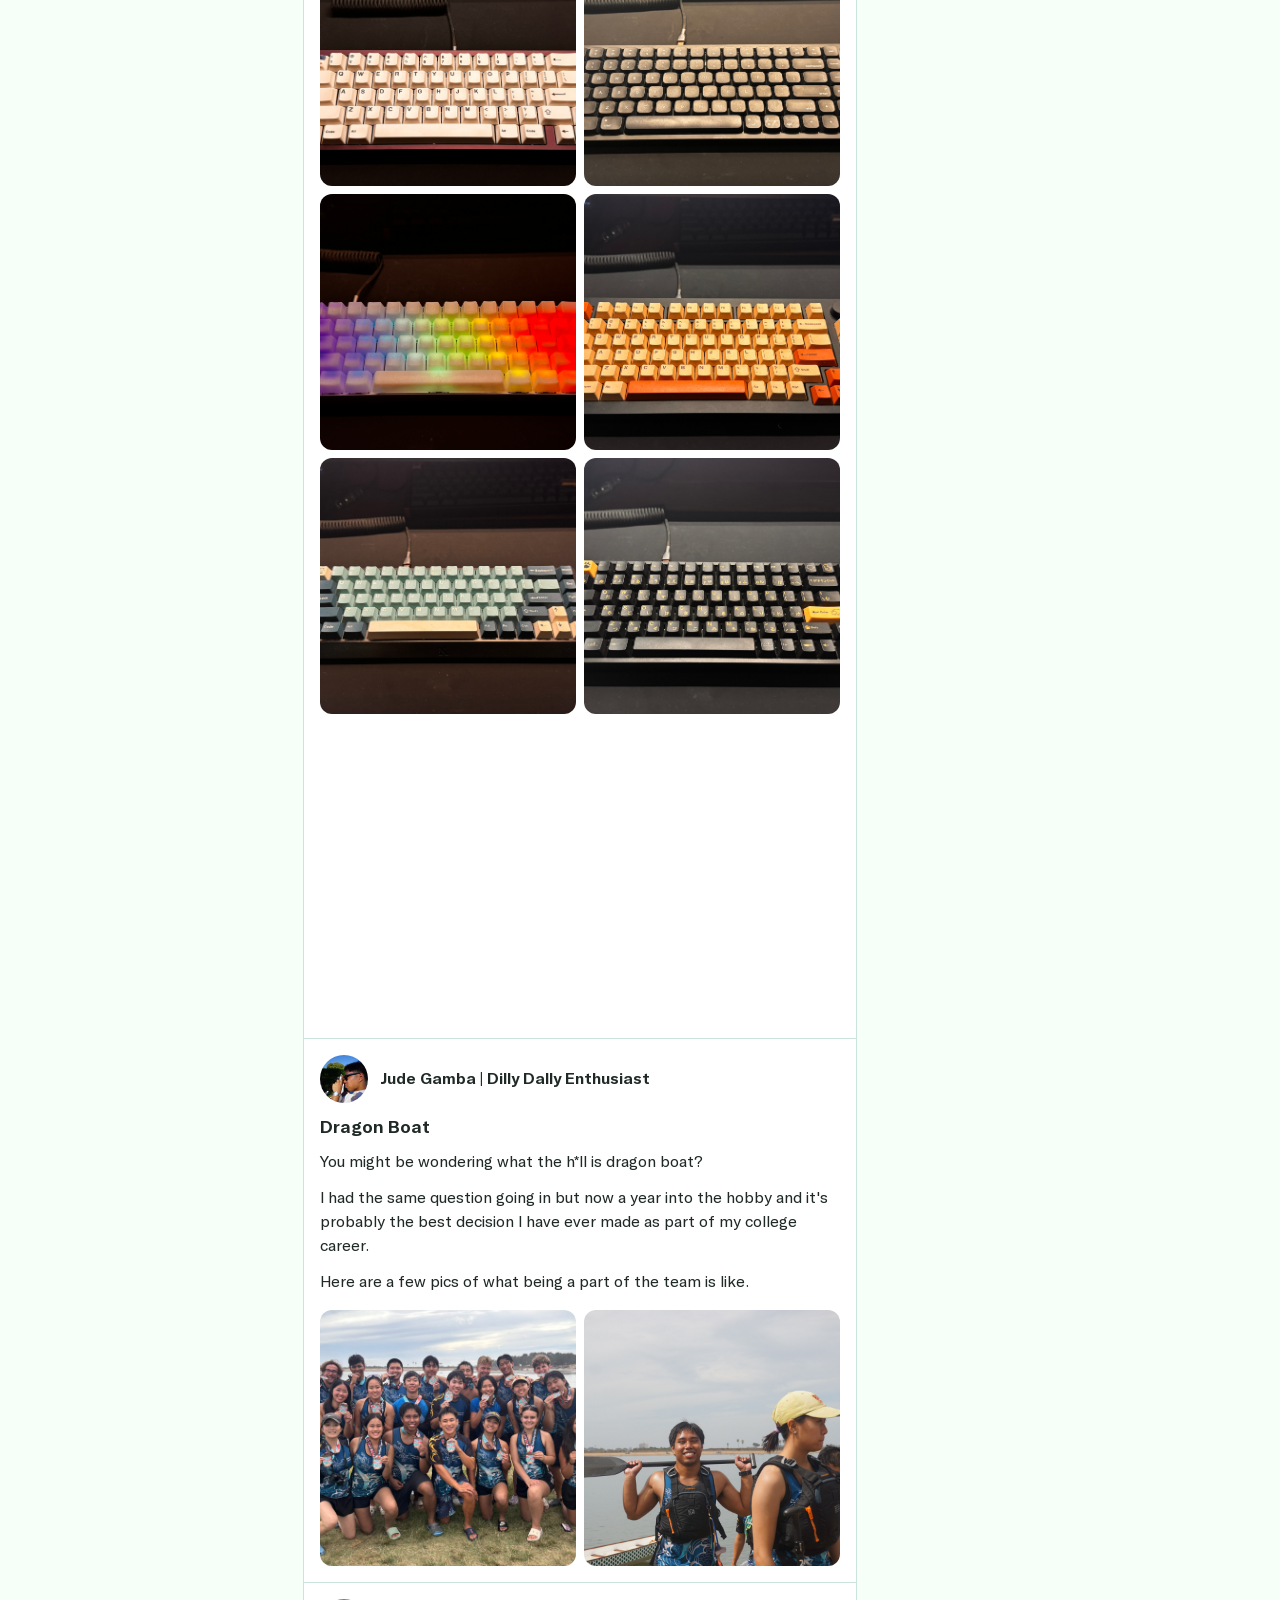
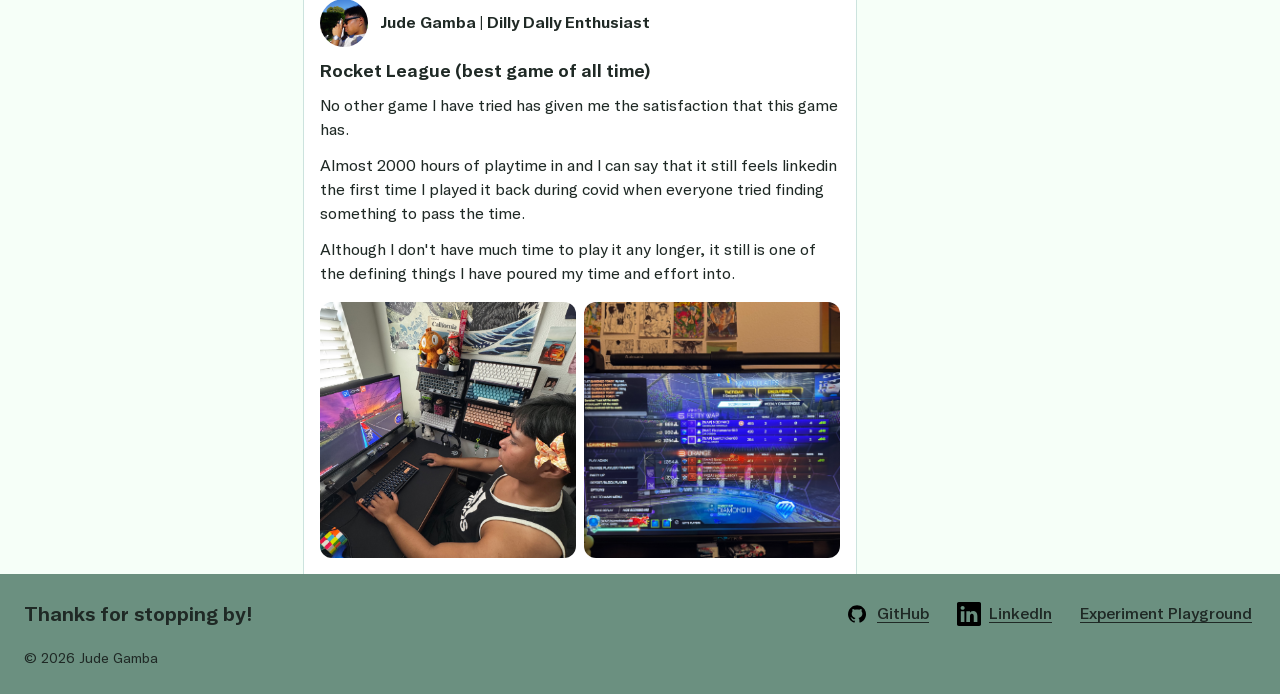
==== commit 1189f76e: "ready for final submission" ====
--- a/about.html
+++ b/about.html
@@ -52,7 +52,7 @@
                 <img
                     class="profile-cover"
                     src="assets/images/cover-photo.JPG"
-                    alt="">
+                    alt="80s road bike in front of a bench on a nature trail" width="600" height="400">
 
                 <div class="profile-details">
                     <img
@@ -125,7 +125,7 @@
                                 <img
                                     src="assets/images/outdoor-photo-1.jpg"
                                     alt="Idyllwild, California — open full photo"
-                                    loading="lazy">
+                                    loading="lazy" width="600" height="400">
                             </a>
                         </li>
                         <li>
@@ -133,7 +133,7 @@
                                 <img
                                     src="assets/images/outdoor-photo-2.jpeg"
                                     alt="Three people on Potato Chip Rock — open full photo"
-                                    loading="lazy">
+                                    loading="lazy" width="600" height="400">
                             </a>
                         </li>
                     </ul>
@@ -162,7 +162,7 @@
                                 <img
                                     src="assets/images/hobbies/keyboard1.jpeg"
                                     alt="Purple keyboard with white keycaps — open full photo "
-                                    loading="lazy">
+                                    loading="lazy" width="600" height="400">
                             </a>
                         </li>
                         <li>
@@ -170,7 +170,7 @@
                                 <img
                                     src="assets/images/hobbies/keyboard2.jpeg"
                                     alt="Black keyboard with black keycaps — open full photo"
-                                    loading="lazy">
+                                    loading="lazy"width="600" height="400">
                             </a>
                         </li>
                         <li>
@@ -178,7 +178,7 @@
                                 <img
                                     src="assets/images/hobbies/keyboard3.jpeg"
                                     alt="Pink Keyboard with rainbow keycaps — open full photo"
-                                    loading="lazy">
+                                    loading="lazy"width="600" height="400">
                             </a>
                         </li>
                         <li>
@@ -186,7 +186,7 @@
                                 <img
                                     src="assets/images/hobbies/keyboard4.jpeg"
                                     alt="Black keyboard with orange keycaps — open full photo"
-                                    loading="lazy">
+                                    loading="lazy"width="600" height="400">
                             </a>
                         </li>
                         <li>
@@ -194,7 +194,7 @@
                                 <img
                                     src="assets/images/hobbies/keyboard5.jpeg"
                                     alt="Black keyboard with blue keycaps — open full photo"
-                                    loading="lazy">
+                                    loading="lazy"width="600" height="400">
                             </a>
                         </li>
                         <li>
@@ -202,7 +202,7 @@
                                 <img
                                     src="assets/images/hobbies/keyboard6.jpeg"
                                     alt="Black keyboard with black and oragne keycaps — open full photo"
-                                    loading="lazy">
+                                    loading="lazy" width="600" height="400">
                             </a>
                         </li>
                     </ul>
@@ -251,7 +251,7 @@
                                 <img
                                     src="assets/images/hobbies/dragon-boat2.JPG"
                                     alt="Man holding a paddle on his back and smiling at the camera — open full photo "
-                                    loading="lazy">
+                                    loading="lazy" width="600" height="400">
                             </a>
                         </li>
                     </ul>
@@ -284,7 +284,7 @@
                                 <img
                                     src="assets/images/hobbies/rocket-league-1.jpeg"
                                     alt="Jude using a keyboard and mouse to play rocket leage at his desk — open full photo "
-                                    loading="lazy">
+                                    loading="lazy" width="600" height="400">
                             </a>
                         </li>
                         <li>
--- a/stylesheet.css
+++ b/stylesheet.css
@@ -331,6 +331,13 @@
     margin: 0;
 }
 
+/* Fill the feed with the welcome photo and update photo. */
+.home-page section[aria-labelledby="welcome-heading"] > img,
+.home-page .post-photo {
+    width: 100%;
+    height: auto;
+}
+
 /* Journal Sidebar Styling */
 .journal-panel {
     background-color: var(--azure-mist);
@@ -531,6 +538,7 @@
 .photo-gallery img {
     display: block;
     width: 100%;
+    height: auto;
     aspect-ratio: 1 / 1;
     object-fit: cover;
     border-radius: 0.75rem;
